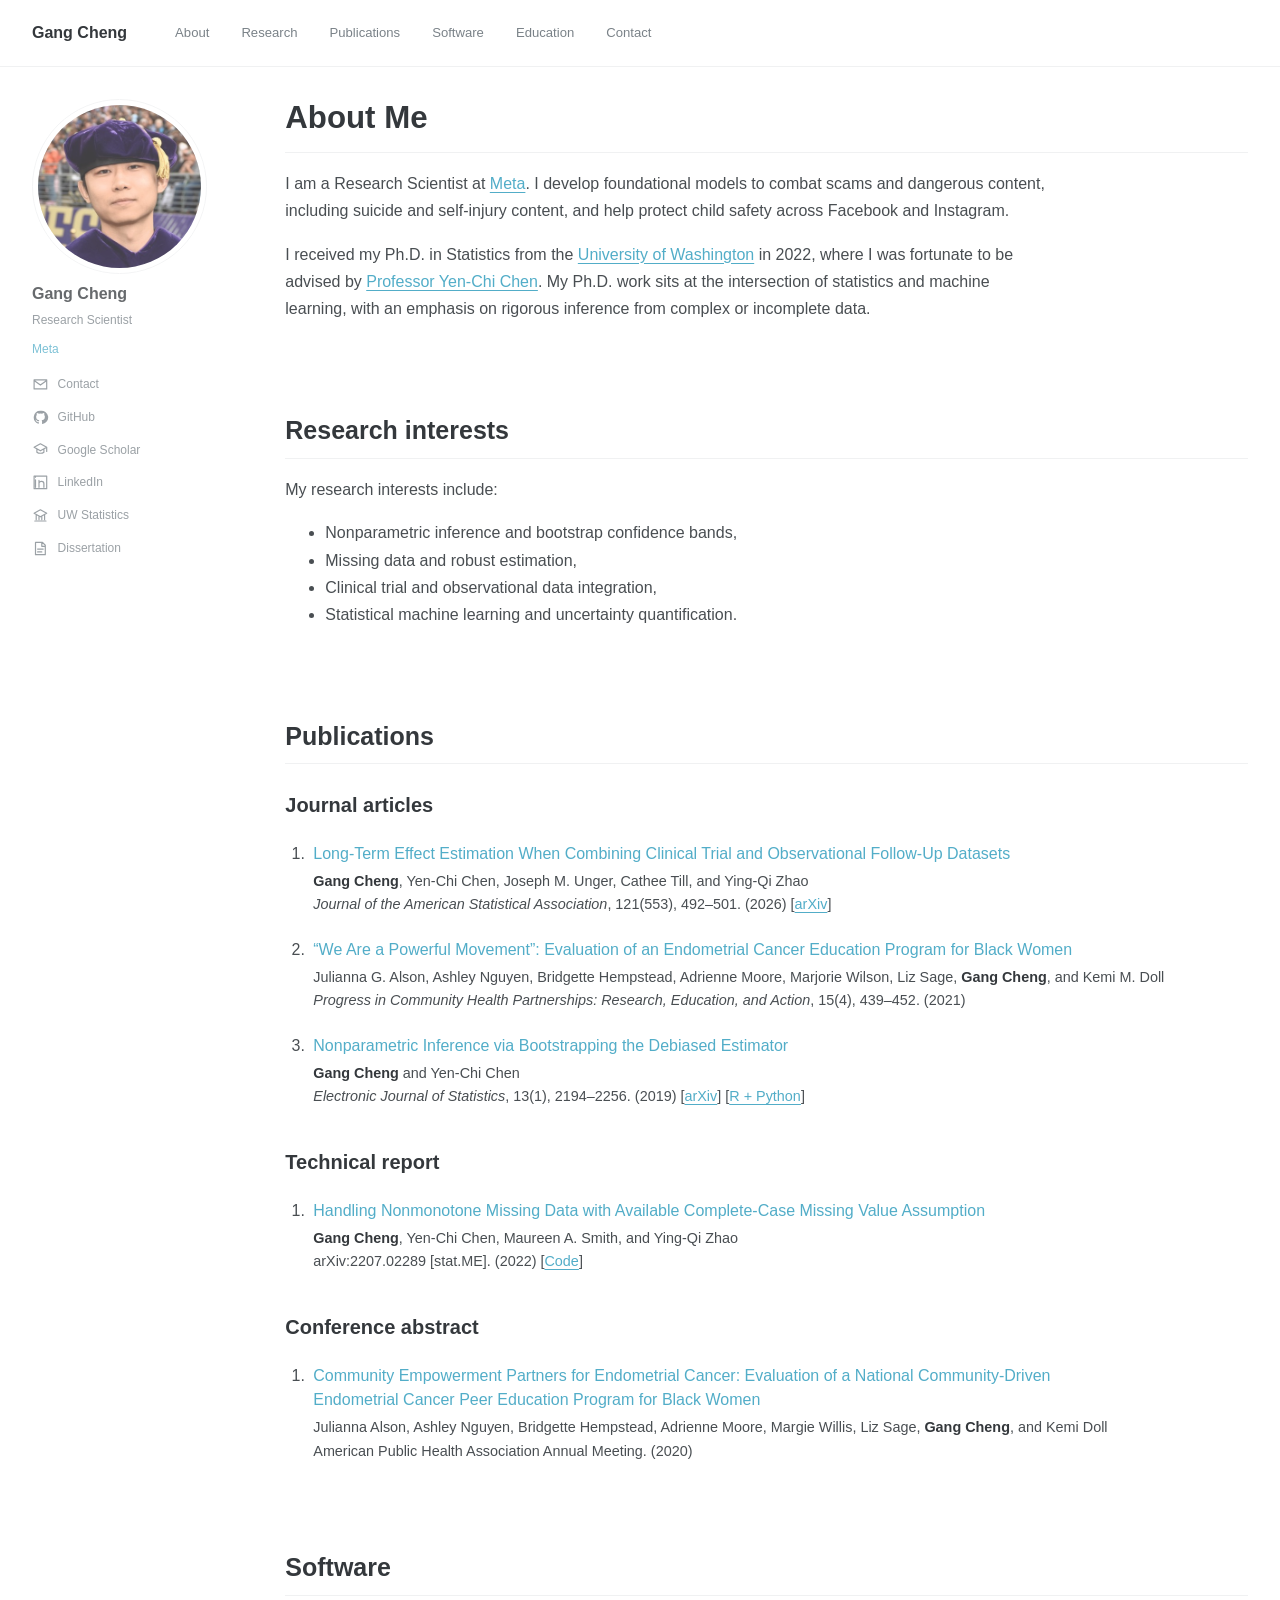
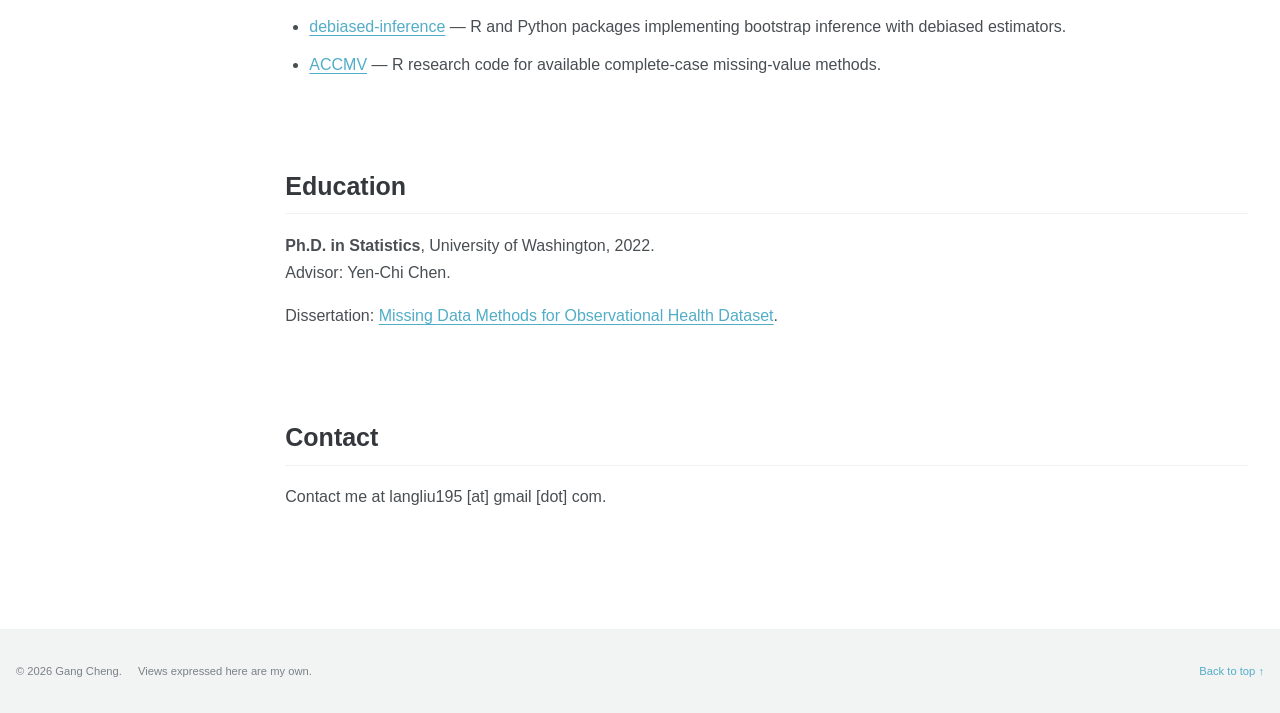
==== index.html @ 60a65fc1 "Add obfuscated contact address" ====
<!doctype html>
<html lang="en">
  <head>
    <meta charset="utf-8">
    <meta name="viewport" content="width=device-width, initial-scale=1">
    <meta name="description" content="Gang Cheng is a Research Scientist at Meta developing foundational models to combat scams and dangerous content, including suicide and self-injury content, and help protect child safety across Facebook and Instagram.">
    <meta name="author" content="Gang Cheng">
    <meta name="theme-color" content="#ffffff">
    <meta property="og:type" content="website">
    <meta property="og:title" content="Gang Cheng — Research Scientist">
    <meta property="og:description" content="Research in statistical inference, missing data, and machine learning.">
    <meta property="og:url" content="https://mathcg.github.io/">
    <meta property="og:image" content="https://mathcg.github.io/assets/social-card.png">
    <meta name="twitter:card" content="summary_large_image">
    <link rel="canonical" href="https://mathcg.github.io/">
    <link rel="icon" href="assets/favicon.svg" type="image/svg+xml">
    <link rel="stylesheet" href="styles.css">
    <script src="script.js" defer></script>
    <title>Gang Cheng — Research Scientist</title>
  </head>
  <body>
    <a class="skip-link" href="#main">Skip to content</a>

    <header class="masthead">
      <div class="masthead-inner">
        <a class="site-name" href="#about">Gang Cheng</a>
        <button class="menu-button" type="button" aria-expanded="false" aria-controls="site-nav">
          <span class="sr-only">Toggle navigation</span>
          <span aria-hidden="true"></span>
          <span aria-hidden="true"></span>
          <span aria-hidden="true"></span>
        </button>
        <nav id="site-nav" aria-label="Main navigation">
          <a href="#about">About</a>
          <a href="#research">Research</a>
          <a href="#publications">Publications</a>
          <a href="#software">Software</a>
          <a href="#education">Education</a>
          <a href="#contact">Contact</a>
        </nav>
      </div>
    </header>

    <main id="main" class="layout">
      <aside class="profile" aria-label="Profile">
        <img class="profile-photo" src="assets/profile-graduation.jpg" width="360" height="538" alt="Gang Cheng in University of Washington doctoral regalia">
        <div class="profile-intro">
          <h1>Gang Cheng</h1>
          <p>Research Scientist</p>
          <p class="organization">Meta</p>
        </div>
        <ul class="profile-links">
          <li>
            <a href="#contact">
              <svg viewBox="0 0 24 24" aria-hidden="true"><path d="M3 5.5h18v13H3zM4 7l8 6 8-6"/></svg>
              Contact
            </a>
          </li>
          <li>
            <a href="https://github.com/mathcg" rel="noopener noreferrer">
              <svg viewBox="0 0 24 24" aria-hidden="true"><path d="M12 2.5a9.5 9.5 0 0 0-3 18.5c.5.1.7-.2.7-.5v-1.8c-2.8.6-3.4-1.2-3.4-1.2-.5-1.2-1.1-1.5-1.1-1.5-.9-.6.1-.6.1-.6 1 0 1.6 1.1 1.6 1.1.9 1.6 2.4 1.1 3 .9.1-.7.4-1.1.7-1.3-2.3-.3-4.7-1.1-4.7-5a3.9 3.9 0 0 1 1-2.7 3.6 3.6 0 0 1 .1-2.7s.8-.3 2.7 1a9.2 9.2 0 0 1 4.9 0c1.9-1.3 2.7-1 2.7-1a3.6 3.6 0 0 1 .1 2.7 3.9 3.9 0 0 1 1 2.7c0 3.9-2.4 4.7-4.7 5 .4.3.7 1 .7 1.9v2.9c0 .3.2.6.7.5A9.5 9.5 0 0 0 12 2.5z"/></svg>
              GitHub
            </a>
          </li>
          <li>
            <a href="https://scholar.google.com/citations?user=BUf_M3sAAAAJ&amp;hl=en" rel="noopener noreferrer">
              <svg viewBox="0 0 24 24" aria-hidden="true"><path d="M3 9l9-5 9 5-9 5zM7 11.5V16c2.5 2 7.5 2 10 0v-4.5M21 9v6"/></svg>
              Google Scholar
            </a>
          </li>
          <li>
            <a href="https://www.linkedin.com/in/gang-cheng-b2b83198/" rel="noopener noreferrer">
              <svg viewBox="0 0 24 24" aria-hidden="true"><path d="M5 8.5V19m0-14.5v.1M10 19v-6.2m0 0V9m0 3.8c1-3 7-3.2 7 1.2v5M3 3h18v18H3z"/></svg>
              LinkedIn
            </a>
          </li>
          <li>
            <a href="https://stat.uw.edu/people/gang-cheng" rel="noopener noreferrer">
              <svg viewBox="0 0 24 24" aria-hidden="true"><path d="M3 9l9-5 9 5-9 5zM6 12v6m4-4v4m4-4v4m4-6v6M4 20h16"/></svg>
              UW Statistics
            </a>
          </li>
          <li>
            <a href="http://hdl.handle.net/1773/49456" rel="noopener noreferrer">
              <svg viewBox="0 0 24 24" aria-hidden="true"><path d="M5 3.5h10l4 4V21H5zM14 4v5h5M8 13h8m-8 4h6"/></svg>
              Dissertation
            </a>
          </li>
        </ul>
      </aside>

      <div class="content">
        <section id="about" class="content-section intro-section" aria-labelledby="about-heading">
          <p class="kicker">About me</p>
          <h2 id="about-heading">About Me</h2>
          <p class="lead">
            I am a Research Scientist at <a href="https://www.meta.com/about/" rel="noopener noreferrer">Meta</a>.
            I develop foundational models to combat scams and dangerous content, including suicide
            and self-injury content, and help protect child safety across Facebook and Instagram.
          </p>
          <p>
            I received my Ph.D. in Statistics from the
            <a href="https://stat.uw.edu/" rel="noopener noreferrer">University of Washington</a> in 2022,
            where I was fortunate to be advised by
            <a href="https://faculty.washington.edu/yenchic/" rel="noopener noreferrer">Professor Yen-Chi Chen</a>.
            My Ph.D. work sits at the intersection of statistics and machine learning, with an emphasis on
            rigorous inference from complex or incomplete data.
          </p>
        </section>

        <section id="research" class="content-section" aria-labelledby="research-heading">
          <h2 id="research-heading">Research interests</h2>
          <p>My research interests include:</p>
          <ul class="interest-list">
            <li>Nonparametric inference and bootstrap confidence bands,</li>
            <li>Missing data and robust estimation,</li>
            <li>Clinical trial and observational data integration,</li>
            <li>Statistical machine learning and uncertainty quantification.</li>
          </ul>
        </section>

        <section id="publications" class="content-section" aria-labelledby="publications-heading">
          <h2 id="publications-heading">Publications</h2>
          <h3 class="publication-group">Journal articles</h3>
          <ol class="publication-list">
            <li class="publication">
              <div>
                <h3><a href="https://doi.org/10.1080/01621459.2025.2526703" rel="noopener noreferrer">Long-Term Effect Estimation When Combining Clinical Trial and Observational Follow-Up Datasets</a></h3>
                <p class="authors"><strong>Gang Cheng</strong>, Yen-Chi Chen, Joseph M. Unger, Cathee Till, and Ying-Qi Zhao</p>
                <p class="venue"><i>Journal of the American Statistical Association</i>, 121(553), 492–501. (2026) [<a href="https://arxiv.org/abs/2204.04309" rel="noopener noreferrer">arXiv</a>]</p>
              </div>
            </li>
            <li class="publication">
              <div>
                <h3><a href="https://doi.org/10.1353/cpr.2021.0057" rel="noopener noreferrer">“We Are a Powerful Movement”: Evaluation of an Endometrial Cancer Education Program for Black Women</a></h3>
                <p class="authors">Julianna G. Alson, Ashley Nguyen, Bridgette Hempstead, Adrienne Moore, Marjorie Wilson, Liz Sage, <strong>Gang Cheng</strong>, and Kemi M. Doll</p>
                <p class="venue"><i>Progress in Community Health Partnerships: Research, Education, and Action</i>, 15(4), 439–452. (2021)</p>
              </div>
            </li>
            <li class="publication">
              <div>
                <h3><a href="https://doi.org/10.1214/19-EJS1575" rel="noopener noreferrer">Nonparametric Inference via Bootstrapping the Debiased Estimator</a></h3>
                <p class="authors"><strong>Gang Cheng</strong> and Yen-Chi Chen</p>
                <p class="venue"><i>Electronic Journal of Statistics</i>, 13(1), 2194–2256. (2019) [<a href="https://arxiv.org/abs/1702.07027" rel="noopener noreferrer">arXiv</a>] [<a href="https://github.com/mathcg/debiased-inference" rel="noopener noreferrer">R + Python</a>]</p>
              </div>
            </li>
          </ol>
          <h3 class="publication-group">Technical report</h3>
          <ol class="publication-list">
            <li class="publication">
              <div>
                <h3><a href="https://arxiv.org/abs/2207.02289" rel="noopener noreferrer">Handling Nonmonotone Missing Data with Available Complete-Case Missing Value Assumption</a></h3>
                <p class="authors"><strong>Gang Cheng</strong>, Yen-Chi Chen, Maureen A. Smith, and Ying-Qi Zhao</p>
                <p class="venue">arXiv:2207.02289 [stat.ME]. (2022) [<a href="https://github.com/mathcg/ACCMV" rel="noopener noreferrer">Code</a>]</p>
              </div>
            </li>
          </ol>
          <h3 class="publication-group">Conference abstract</h3>
          <ol class="publication-list">
            <li class="publication">
              <div>
                <h3><a href="https://apha.confex.com/apha/2020/meetingapp.cgi/Paper/471176" rel="noopener noreferrer">Community Empowerment Partners for Endometrial Cancer: Evaluation of a National Community-Driven Endometrial Cancer Peer Education Program for Black Women</a></h3>
                <p class="authors">Julianna Alson, Ashley Nguyen, Bridgette Hempstead, Adrienne Moore, Margie Willis, Liz Sage, <strong>Gang Cheng</strong>, and Kemi Doll</p>
                <p class="venue">American Public Health Association Annual Meeting. (2020)</p>
              </div>
            </li>
          </ol>
        </section>

        <section id="software" class="content-section" aria-labelledby="software-heading">
          <h2 id="software-heading">Software</h2>
          <ul class="software-list">
            <li><a href="https://github.com/mathcg/debiased-inference" rel="noopener noreferrer">debiased-inference</a> — R and Python packages implementing bootstrap inference with debiased estimators.</li>
            <li><a href="https://github.com/mathcg/ACCMV" rel="noopener noreferrer">ACCMV</a> — R research code for available complete-case missing-value methods.</li>
          </ul>
        </section>

        <section id="education" class="content-section" aria-labelledby="education-heading">
          <h2 id="education-heading">Education</h2>
          <p><strong>Ph.D. in Statistics</strong>, University of Washington, 2022.<br>Advisor: Yen-Chi Chen.</p>
          <p>Dissertation: <a href="http://hdl.handle.net/1773/49456" rel="noopener noreferrer">Missing Data Methods for Observational Health Dataset</a>.</p>
        </section>

        <section id="contact" class="content-section" aria-labelledby="contact-heading">
          <h2 id="contact-heading">Contact</h2>
          <p>Contact me at <span class="contact-address">langliu195 [at] gmail [dot] com</span>.</p>
        </section>
      </div>
    </main>

    <footer class="site-footer">
      <div><p>© <span id="year">2026</span> Gang Cheng.</p><p>Views expressed here are my own.</p></div>
      <a href="#about">Back to top ↑</a>
    </footer>
  </body>
</html>
---- styles.css ----
:root {
  --blue: #52adc8;
  --blue-dark: #3e8296;
  --ink: #494e52;
  --heading: #34383c;
  --muted: #7a8288;
  --line: #f0f1f2;
  --soft: #fafafa;
  --white: #ffffff;
  --sans: -apple-system, BlinkMacSystemFont, "Segoe UI", Roboto, Helvetica, Arial, sans-serif;
  --max-width: 1280px;
}

* { box-sizing: border-box; }
html { scroll-behavior: smooth; scroll-padding-top: 5.5rem; }
body {
  margin: 0;
  color: var(--ink);
  background: var(--white);
  font-family: var(--sans);
  font-size: 16px;
  line-height: 1.7;
  -webkit-font-smoothing: antialiased;
}
a { color: var(--blue); text-underline-offset: .2em; }
a:hover { color: var(--blue-dark); }
::selection { color: var(--white); background: var(--blue); }
.sr-only { position: absolute; width: 1px; height: 1px; padding: 0; margin: -1px; overflow: hidden; clip-path: inset(50%); white-space: nowrap; border: 0; }
.skip-link { position: fixed; z-index: 100; top: .75rem; left: .75rem; padding: .6rem 1rem; color: var(--white); background: var(--blue-dark); transform: translateY(-150%); }
.skip-link:focus { transform: none; }

.masthead { position: relative; z-index: 20; background: var(--white); border-bottom: 1px solid var(--line); }
.masthead-inner { display: flex; align-items: center; width: min(calc(100% - 2rem), var(--max-width)); min-height: 4.1rem; padding: 0 1rem; margin: auto; }
.site-name { margin-right: 2rem; color: var(--heading); font-size: 1rem; font-weight: 700; text-decoration: none; }
#site-nav { display: flex; align-items: center; gap: 0; }
#site-nav a { position: relative; padding: 1rem; color: var(--muted); font-size: .82rem; font-weight: 400; text-decoration: none; }
#site-nav a::after { position: absolute; right: 0; bottom: -.45rem; left: 0; height: 2px; content: ""; background: var(--blue); transform: scaleX(0); transition: transform .2s ease; }
#site-nav a:hover::after, #site-nav a:focus-visible::after { transform: scaleX(1); }
.menu-button { display: none; }

.layout { display: grid; grid-template-columns: minmax(150px, 16.67%) minmax(0, 1fr); gap: 4.16%; width: min(calc(100% - 2rem), var(--max-width)); margin: 2rem auto 0; padding: 0 1rem 4rem; }
.profile { position: sticky; top: 2rem; align-self: start; opacity: .75; transition: opacity .2s ease-in-out; }
.profile:hover { opacity: 1; }
.profile-photo { display: block; width: 100%; max-width: 175px; height: auto; aspect-ratio: 1; padding: 5px; object-fit: cover; object-position: center top; border: 1px solid var(--line); border-radius: 50%; }
.profile-intro h1 { margin: .65rem 0 .45rem; color: var(--heading); font-size: 1rem; line-height: 1.25; }
.profile-intro p { margin: 0 0 .65rem; color: var(--muted); font-size: .75rem; line-height: 1.5; }
.profile-intro .organization { color: var(--blue); font-weight: 400; }
.profile-links { padding: 0; margin: 1rem 0 0; list-style: none; }
.profile-links li + li { margin-top: .35rem; }
.profile-links a { display: inline-flex; align-items: center; gap: .55rem; color: var(--muted); font-size: .75rem; text-decoration: none; }
.profile-links a:hover { color: var(--blue); }
.profile-links svg { width: 1.05rem; height: 1.05rem; fill: none; stroke: currentColor; stroke-width: 1.7; stroke-linecap: round; stroke-linejoin: round; }
.profile-links li:nth-child(2) svg { fill: currentColor; stroke: none; }

.content { min-width: 0; }
.content-section { padding: 0 0 2.4rem; margin-bottom: 2.4rem; scroll-margin-top: 1rem; }
.content-section:last-child { margin-bottom: 0; }
.kicker { display: none; }
.content-section h2 { padding-bottom: .5em; margin: 0 0 1.1rem; color: var(--heading); border-bottom: 1px solid var(--line); font-size: 1.563rem; font-weight: 700; line-height: 1.2; }
.intro-section h2 { font-size: 1.953rem; letter-spacing: 0; }
.content-section > p { max-width: 760px; }
.lead { margin-top: 0; color: var(--ink); font-size: 1rem; line-height: 1.7; }

.interest-list { margin-top: .5rem; }

.section-heading { display: flex; align-items: baseline; justify-content: space-between; gap: 1rem; margin-bottom: 1.5rem; }
.section-heading h2 { margin: 0; }
.section-heading p { margin: 0; color: var(--muted); font-size: .78rem; }
.publication-group { margin: 1.5rem 0 .65rem; color: var(--heading); font-size: 1.25rem; }
.publication-list { padding-left: 1.5rem; margin: 0; }
.publication { padding: .45rem 0 .8rem .25rem; }
.publication h3 { max-width: 760px; margin: 0 0 .2rem; color: var(--heading); font-size: 1rem; font-weight: 400; line-height: 1.55; }
.publication h3 a { color: var(--blue); text-decoration: none; }
.publication h3 a:hover { text-decoration: underline; }
.authors, .venue { margin: .05rem 0; color: var(--ink); font-size: .9rem; line-height: 1.55; }
.authors strong { color: var(--heading); }
.software-list { padding-left: 1.5rem; }
.software-list li { margin-bottom: .65rem; }

.site-footer { display: flex; justify-content: space-between; gap: 1rem; padding: 2rem max(1rem, calc((100% - var(--max-width)) / 2 + 1rem)); margin: auto; color: var(--muted); background: #f2f3f3; border-top: 1px solid var(--line); font-size: .7rem; }
.site-footer div { display: flex; gap: 1rem; }
.site-footer p { margin: 0; }
.site-footer a { text-decoration: none; }

.not-found { display: grid; min-height: 100svh; place-items: center; padding: 2rem; text-align: center; }
.not-found h1 { margin: 0; color: var(--heading); font-size: clamp(4rem, 12vw, 8rem); font-weight: 700; }
.not-found p { color: var(--muted); }

@media (max-width: 760px) {
  html { scroll-padding-top: 1rem; }
  .masthead-inner { min-height: 4.2rem; }
  .menu-button { z-index: 22; display: grid; width: 2.5rem; height: 2.5rem; padding: .55rem; place-content: center; gap: .3rem; border: 0; background: transparent; }
  .menu-button span:not(.sr-only) { display: block; width: 1.15rem; height: 1px; background: var(--heading); transition: transform .2s, opacity .2s; }
  .menu-button[aria-expanded="true"] span:nth-child(2) { transform: translateY(6px) rotate(45deg); }
  .menu-button[aria-expanded="true"] span:nth-child(3) { opacity: 0; }
  .menu-button[aria-expanded="true"] span:nth-child(4) { transform: translateY(-6px) rotate(-45deg); }
  #site-nav { position: fixed; z-index: 21; inset: 4.2rem 0 auto; display: none; align-items: stretch; flex-direction: column; gap: 0; padding: .5rem 1.25rem 1.25rem; background: var(--white); border-bottom: 1px solid var(--line); box-shadow: 0 10px 20px rgba(0,0,0,.05); }
  #site-nav.is-open { display: flex; }
  #site-nav a { padding: .65rem 0; }
  #site-nav a::after { display: none; }
  .layout { grid-template-columns: 1fr; gap: 3.5rem; padding-top: 2.5rem; }
  .profile { position: static; display: grid; grid-template-columns: 112px 1fr; gap: 1.25rem; align-items: center; opacity: 1; }
  .profile-photo { width: 112px; height: 112px; }
  .profile-intro h1 { margin-top: 0; }
  .profile-links { grid-column: 1 / -1; display: flex; flex-wrap: wrap; gap: .6rem 1.2rem; padding-top: 1rem; margin-top: 0; }
  .profile-links li + li { margin-top: 0; }
  .content-section { padding-bottom: 2.5rem; margin-bottom: 2.5rem; }
  .intro-section h2 { font-size: 1.953rem; }
}

@media (max-width: 500px) {
  .site-footer, .site-footer div { align-items: flex-start; flex-direction: column; gap: .4rem; }
}

@media (prefers-reduced-motion: reduce) {
  html { scroll-behavior: auto; }
  *, *::before, *::after { transition-duration: .01ms !important; }
}
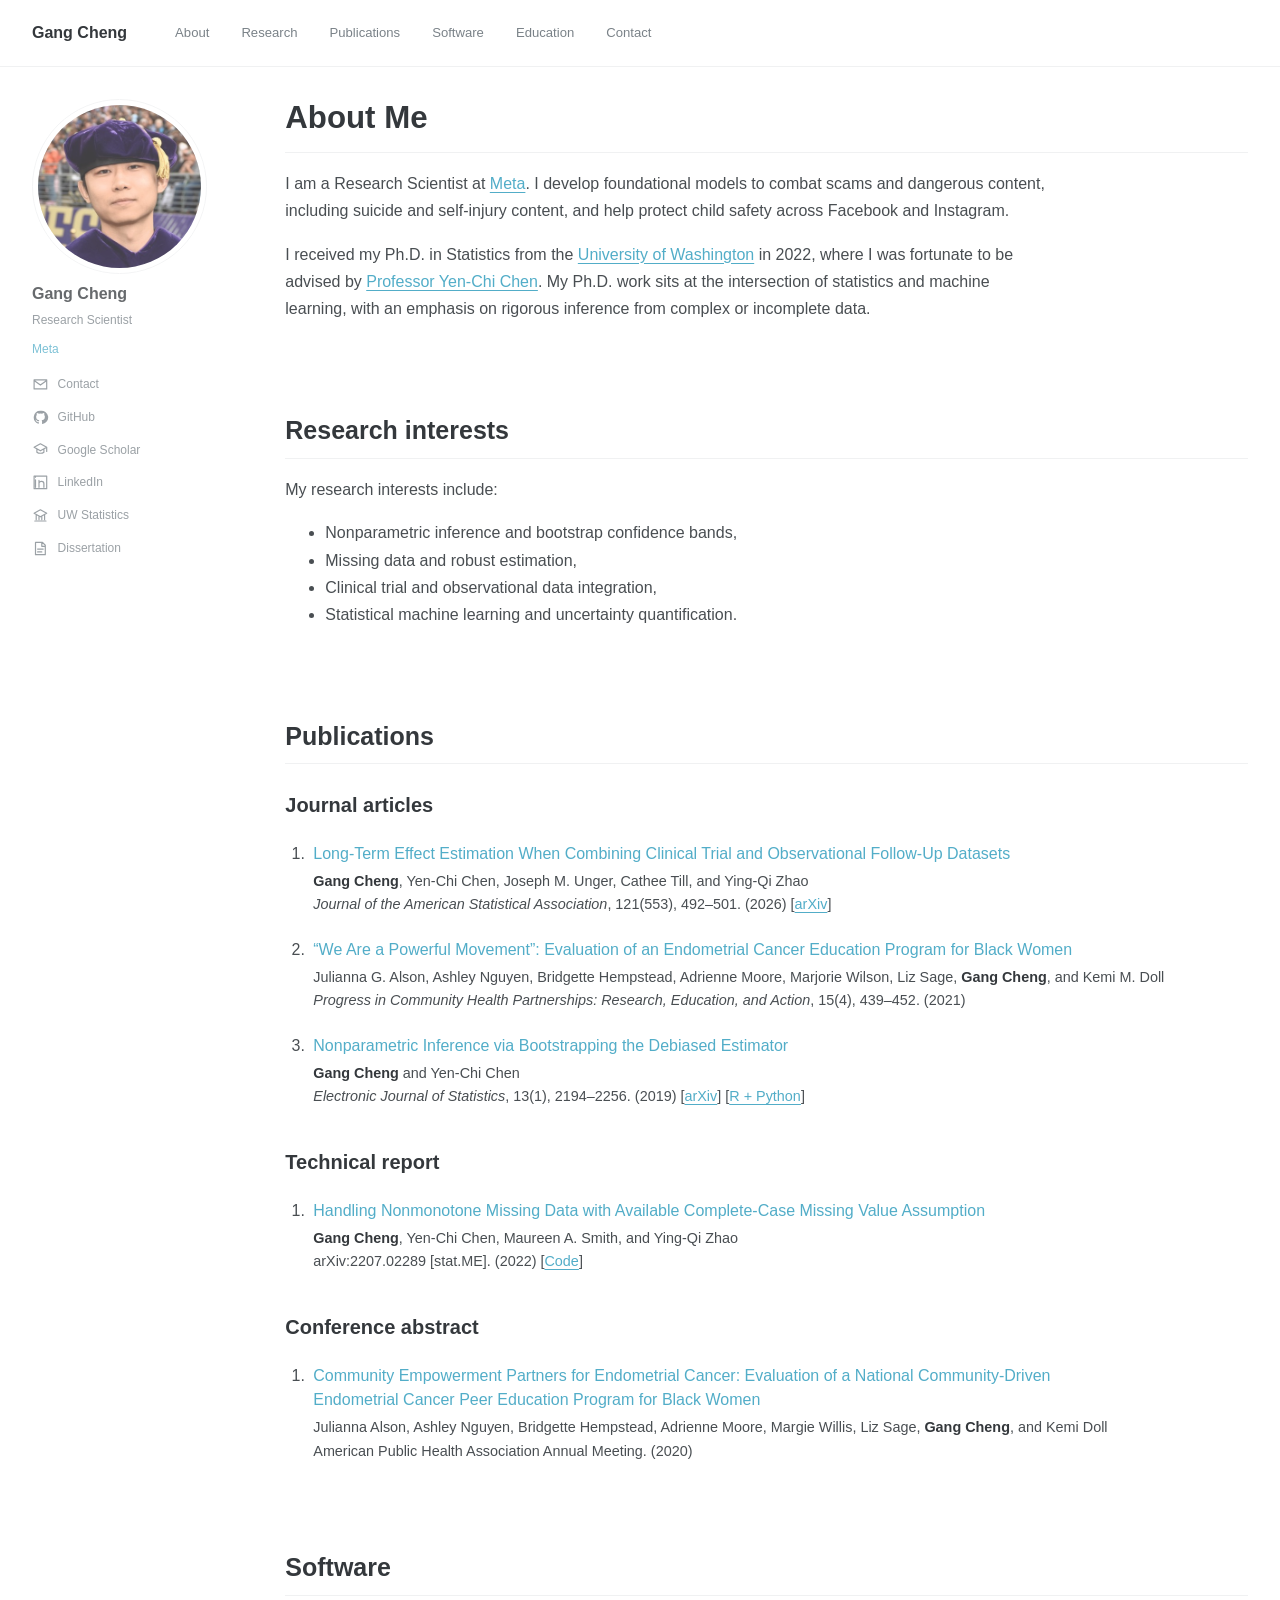
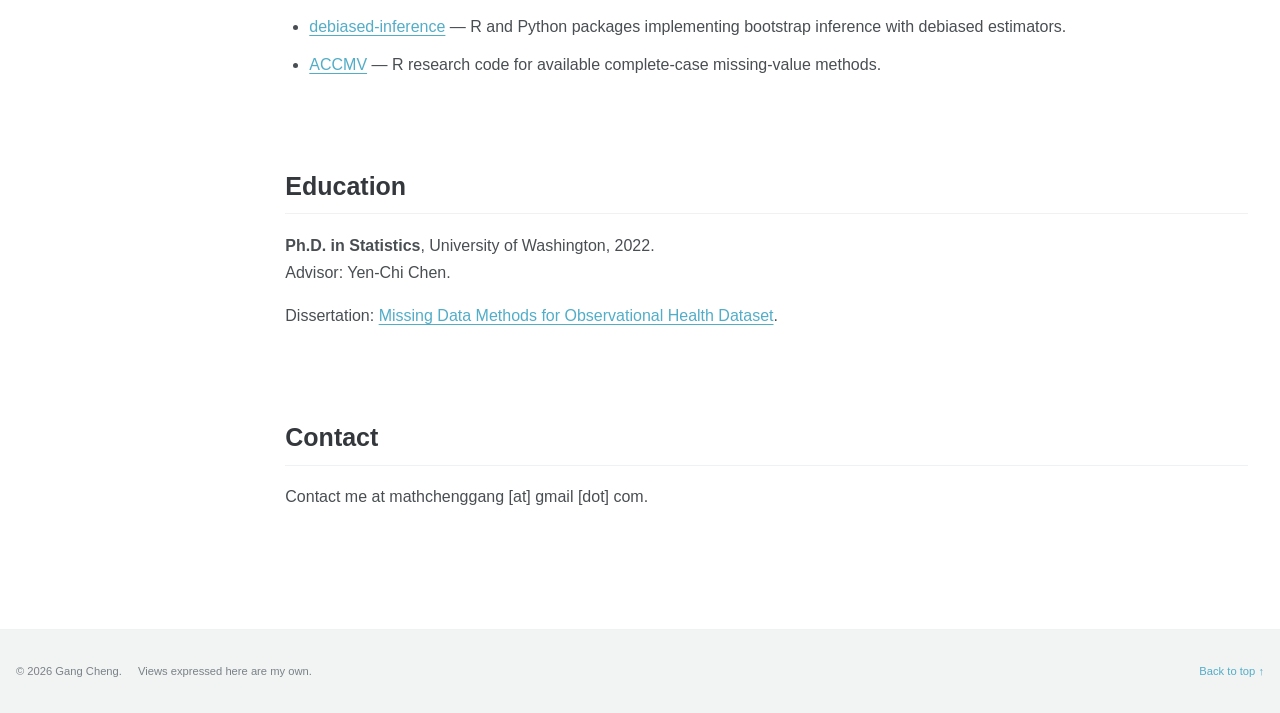
==== commit 655001fb: "Use primary contact email" ====
--- a/index.html
+++ b/index.html
@@ -183,7 +183,7 @@
 
         <section id="contact" class="content-section" aria-labelledby="contact-heading">
           <h2 id="contact-heading">Contact</h2>
-          <p>Contact me at <span class="contact-address">langliu195 [at] gmail [dot] com</span>.</p>
+          <p>Contact me at <span class="contact-address">mathchenggang [at] gmail [dot] com</span>.</p>
         </section>
       </div>
     </main>
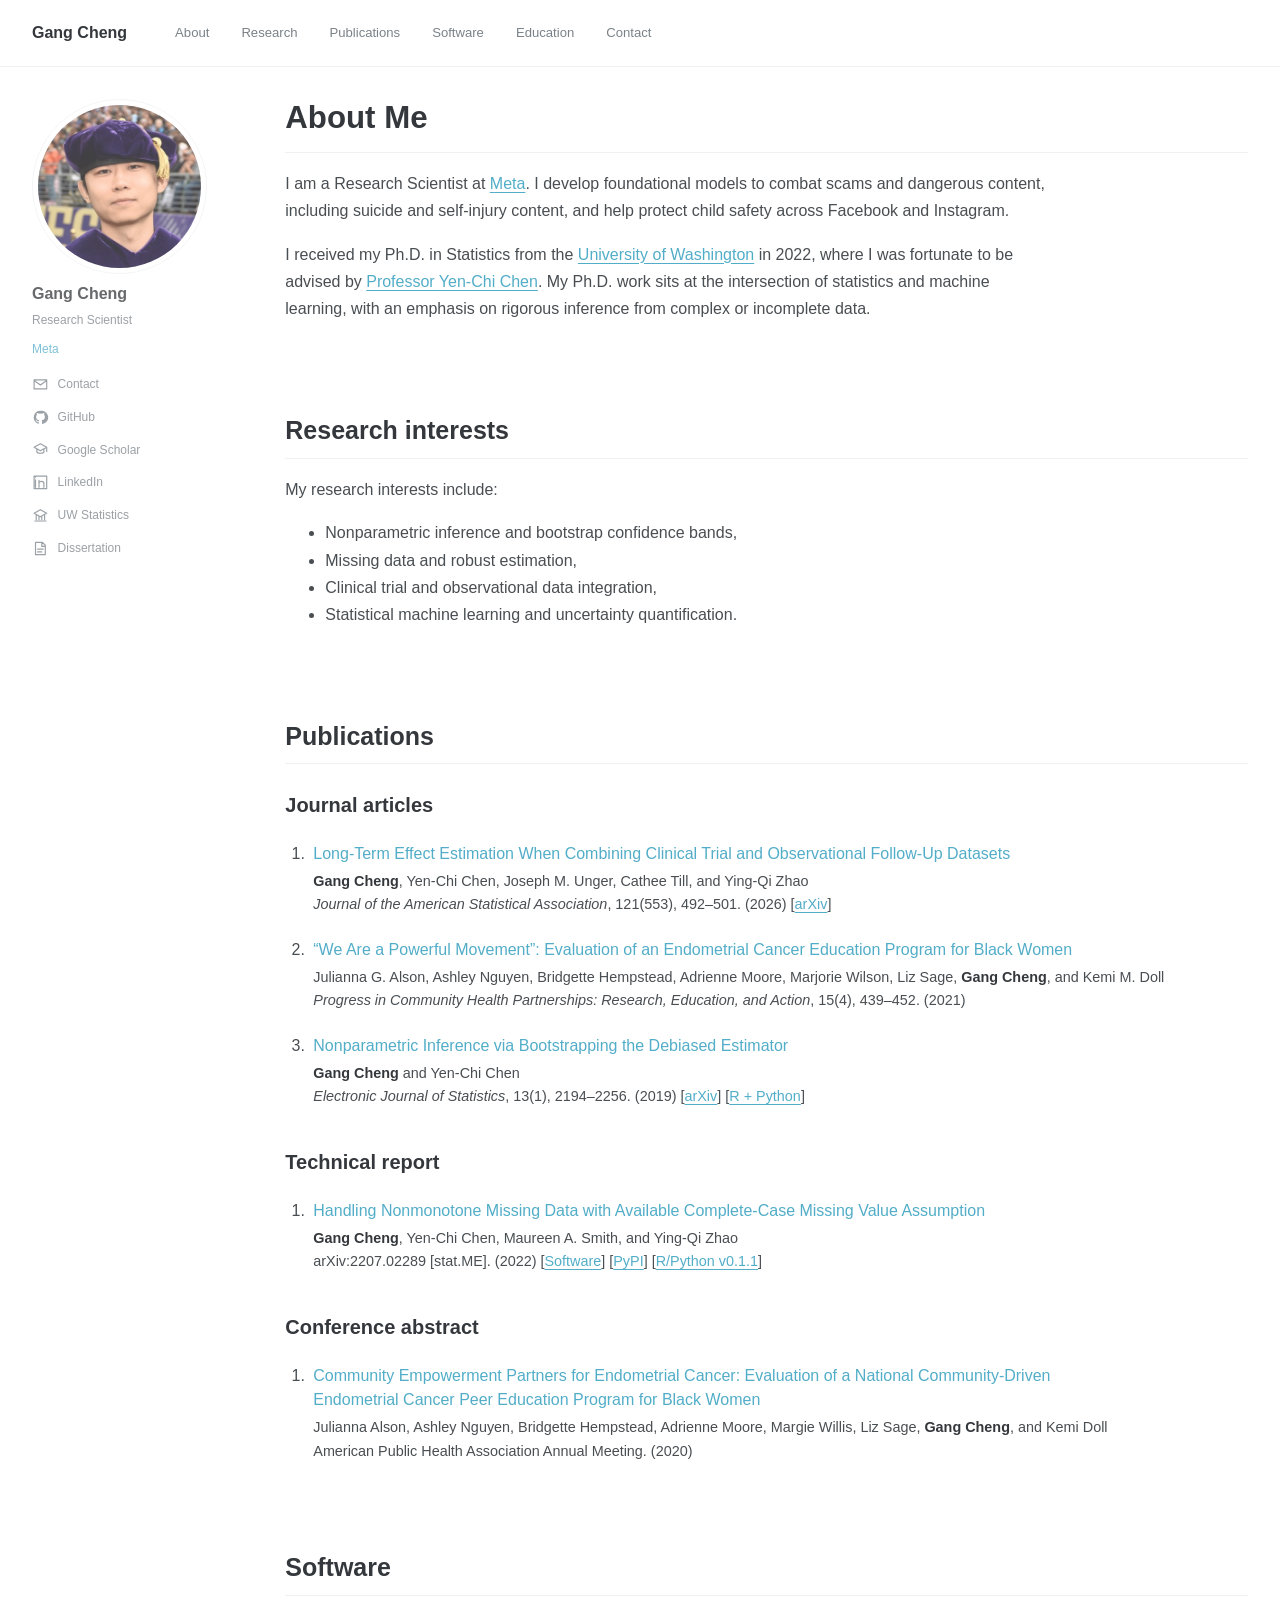
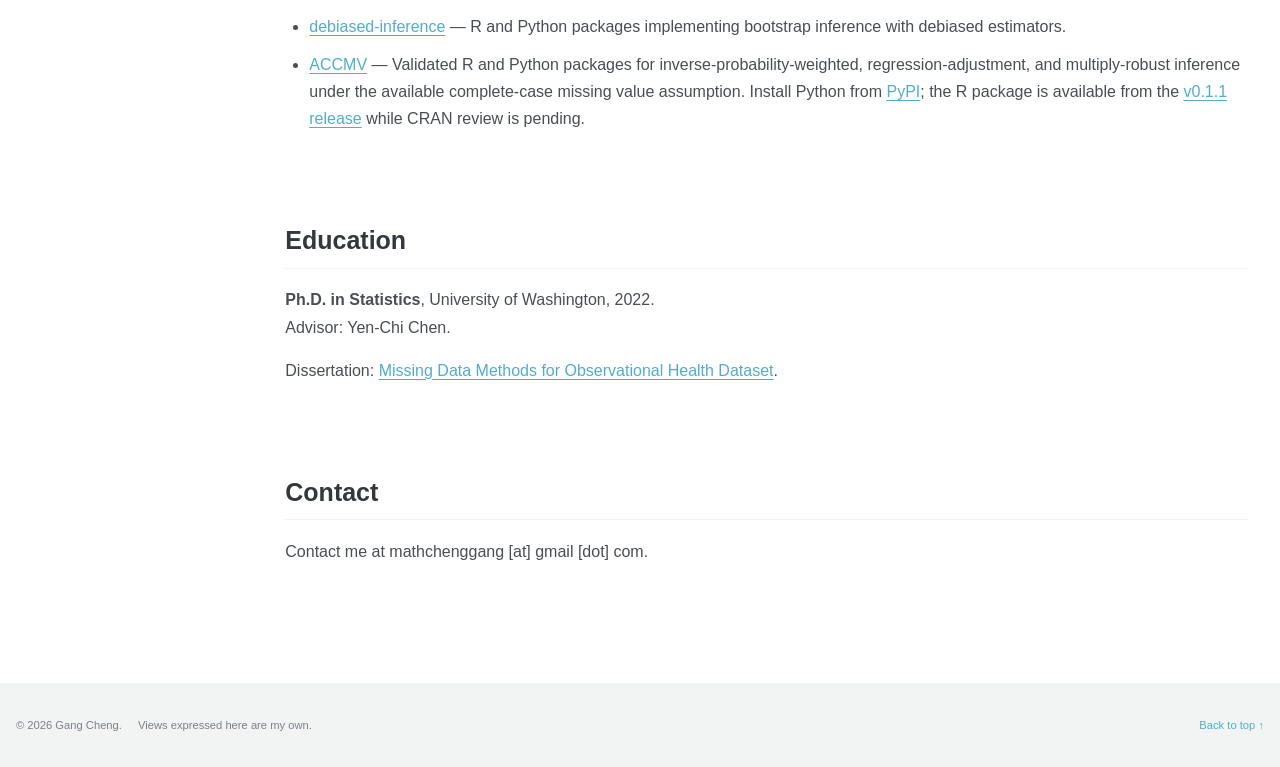
==== commit 69812b5f: "Add ACCMV package links" ====
--- a/index.html
+++ b/index.html
@@ -151,7 +151,7 @@
               <div>
                 <h3><a href="https://arxiv.org/abs/2207.02289" rel="noopener noreferrer">Handling Nonmonotone Missing Data with Available Complete-Case Missing Value Assumption</a></h3>
                 <p class="authors"><strong>Gang Cheng</strong>, Yen-Chi Chen, Maureen A. Smith, and Ying-Qi Zhao</p>
-                <p class="venue">arXiv:2207.02289 [stat.ME]. (2022) [<a href="https://github.com/mathcg/ACCMV" rel="noopener noreferrer">Code</a>]</p>
+                <p class="venue">arXiv:2207.02289 [stat.ME]. (2022) [<a href="https://github.com/mathcg/ACCMV" rel="noopener noreferrer">Software</a>] [<a href="https://pypi.org/project/accmv/" rel="noopener noreferrer">PyPI</a>] [<a href="https://github.com/mathcg/ACCMV/releases/tag/v0.1.1" rel="noopener noreferrer">R/Python v0.1.1</a>]</p>
               </div>
             </li>
           </ol>
@@ -171,7 +171,7 @@
           <h2 id="software-heading">Software</h2>
           <ul class="software-list">
             <li><a href="https://github.com/mathcg/debiased-inference" rel="noopener noreferrer">debiased-inference</a> — R and Python packages implementing bootstrap inference with debiased estimators.</li>
-            <li><a href="https://github.com/mathcg/ACCMV" rel="noopener noreferrer">ACCMV</a> — R research code for available complete-case missing-value methods.</li>
+            <li><a href="https://github.com/mathcg/ACCMV" rel="noopener noreferrer">ACCMV</a> — Validated R and Python packages for inverse-probability-weighted, regression-adjustment, and multiply-robust inference under the available complete-case missing value assumption. Install Python from <a href="https://pypi.org/project/accmv/" rel="noopener noreferrer">PyPI</a>; the R package is available from the <a href="https://github.com/mathcg/ACCMV/releases/tag/v0.1.1" rel="noopener noreferrer">v0.1.1 release</a> while CRAN review is pending.</li>
           </ul>
         </section>
 
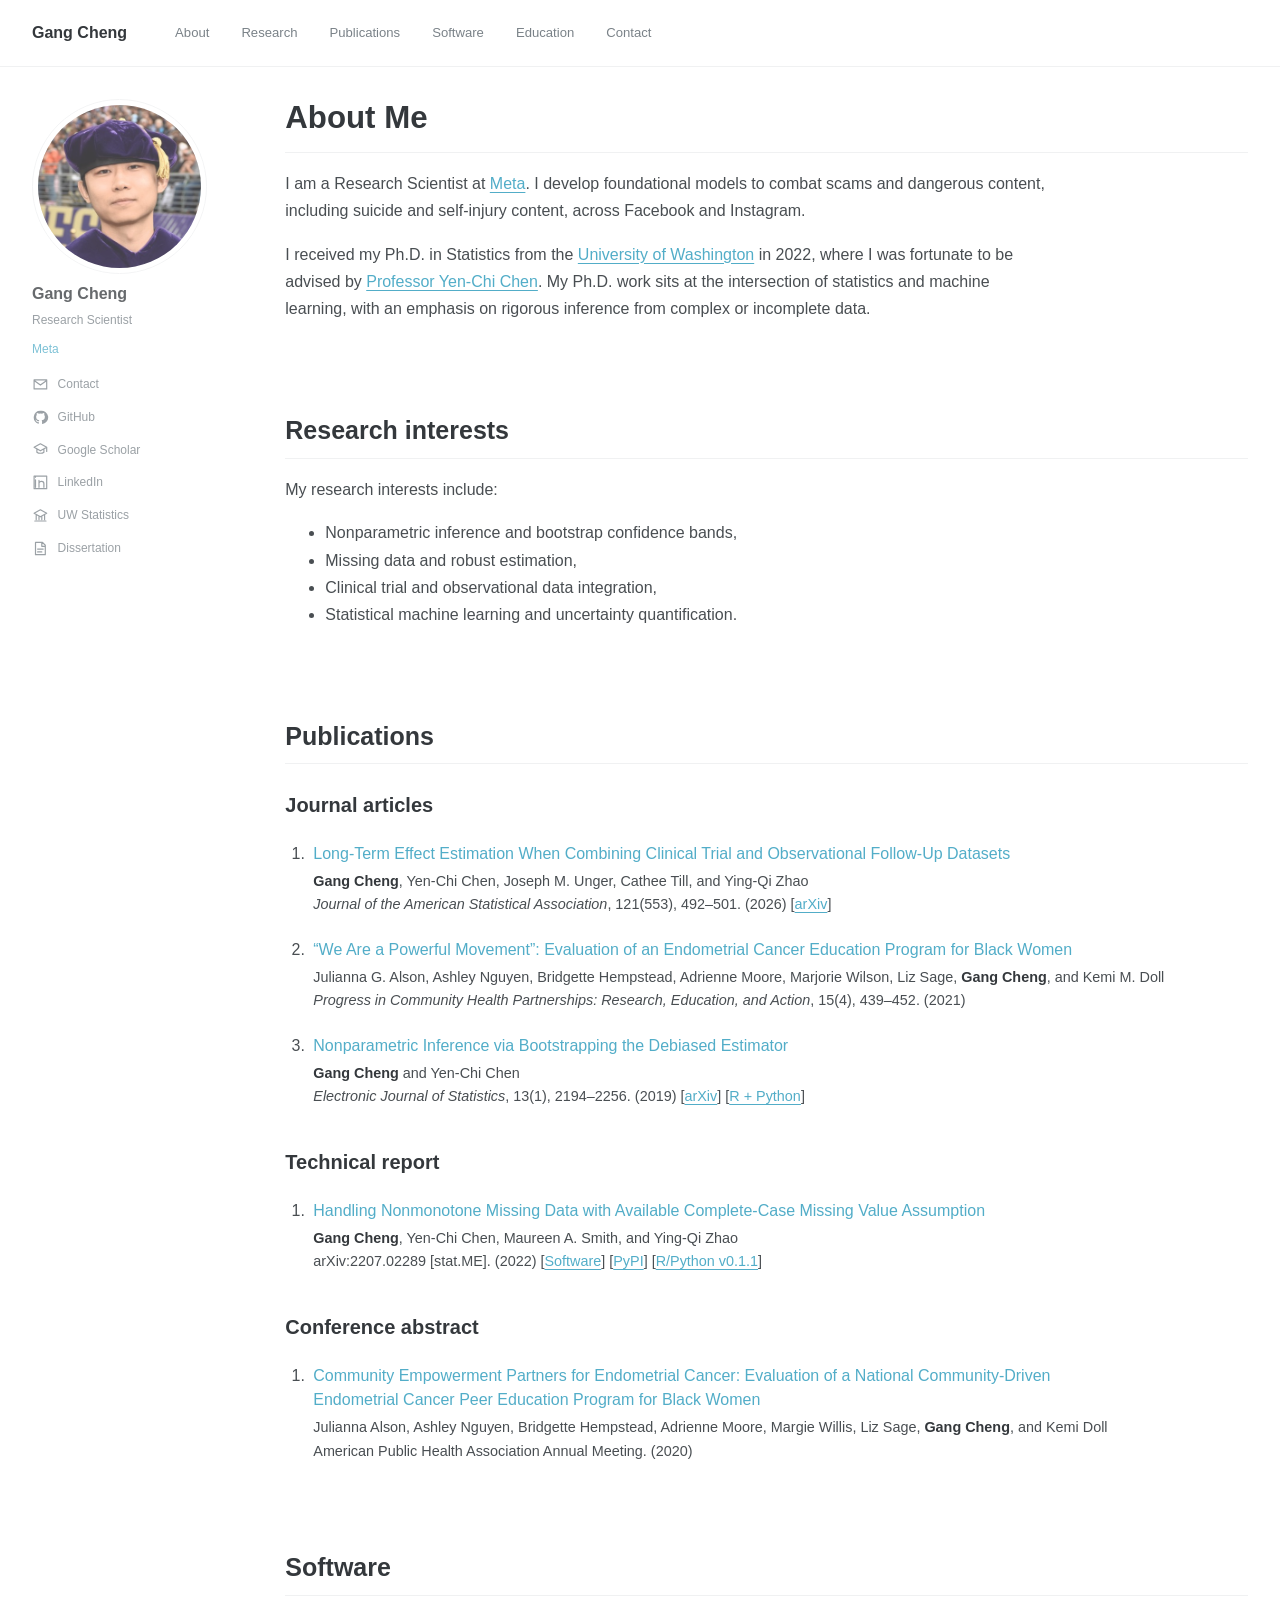
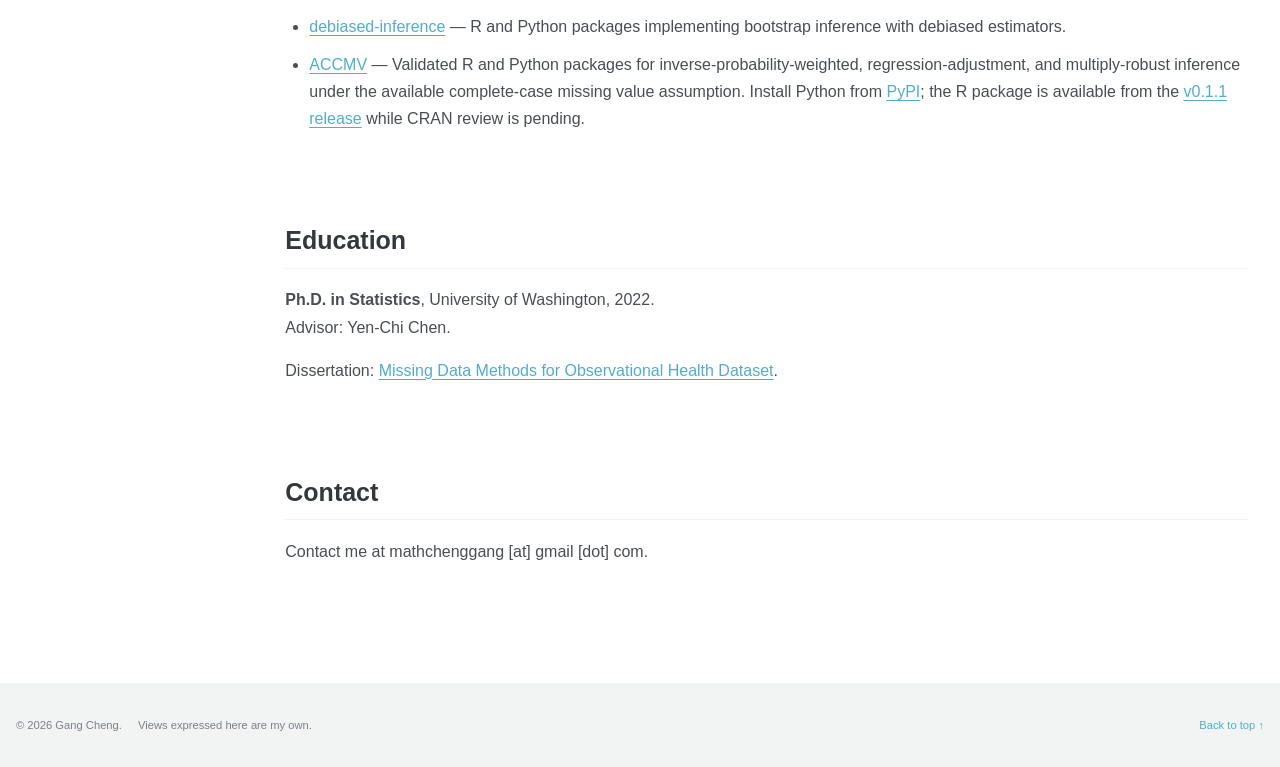
==== commit b2c20736: "Refine Meta safety-work description" ====
--- a/index.html
+++ b/index.html
@@ -3,7 +3,7 @@
   <head>
     <meta charset="utf-8">
     <meta name="viewport" content="width=device-width, initial-scale=1">
-    <meta name="description" content="Gang Cheng is a Research Scientist at Meta developing foundational models to combat scams and dangerous content, including suicide and self-injury content, and help protect child safety across Facebook and Instagram.">
+    <meta name="description" content="Gang Cheng is a Research Scientist at Meta developing foundational models to combat scams and dangerous content, including suicide and self-injury content, across Facebook and Instagram.">
     <meta name="author" content="Gang Cheng">
     <meta name="theme-color" content="#ffffff">
     <meta property="og:type" content="website">
@@ -96,7 +96,7 @@
           <p class="lead">
             I am a Research Scientist at <a href="https://www.meta.com/about/" rel="noopener noreferrer">Meta</a>.
             I develop foundational models to combat scams and dangerous content, including suicide
-            and self-injury content, and help protect child safety across Facebook and Instagram.
+            and self-injury content, across Facebook and Instagram.
           </p>
           <p>
             I received my Ph.D. in Statistics from the
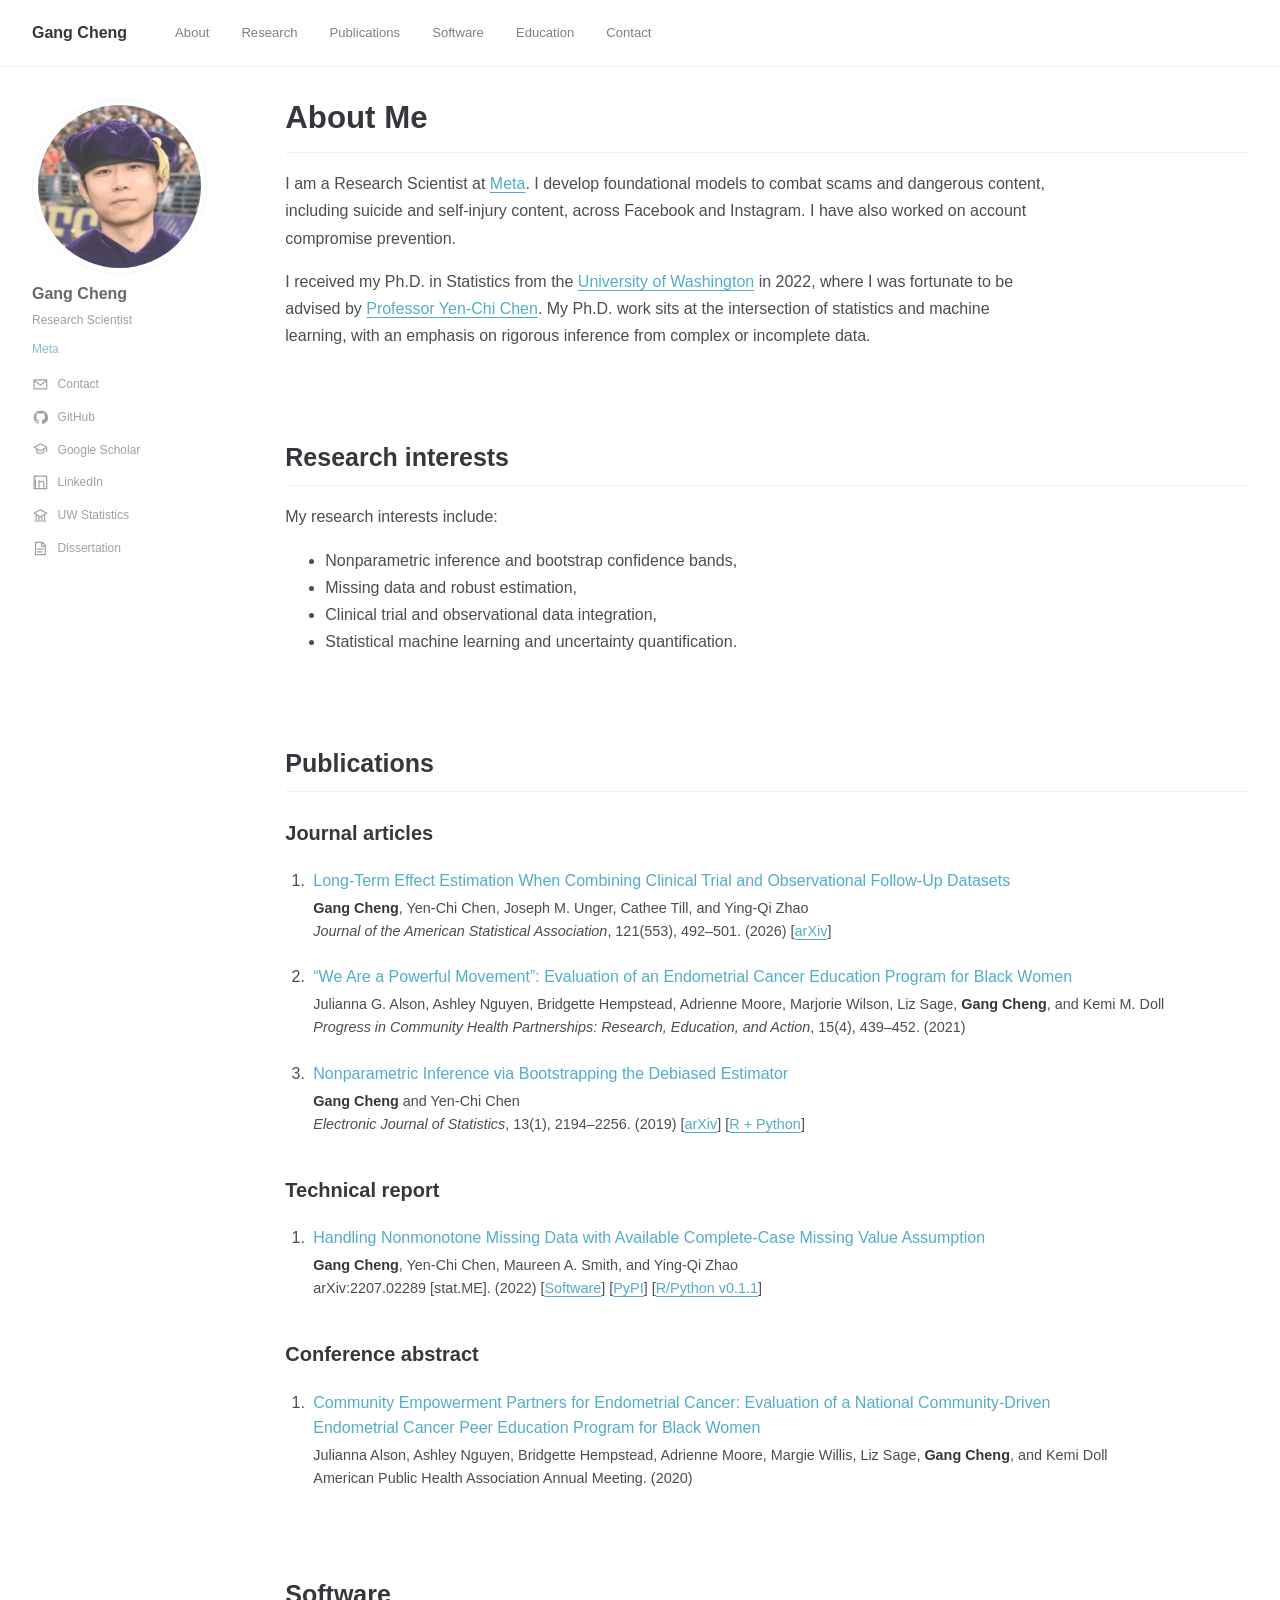
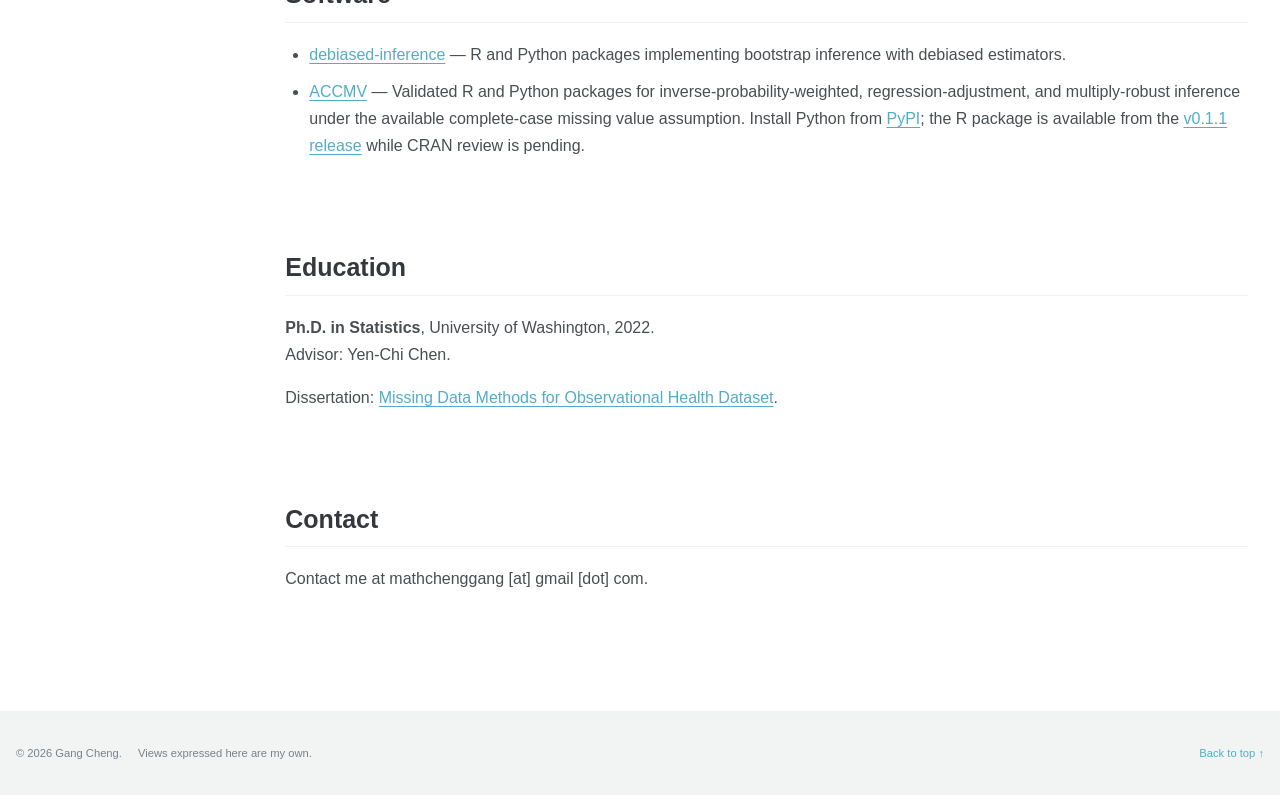
==== commit 10215edb: "Add account-compromise prevention work" ====
--- a/index.html
+++ b/index.html
@@ -3,7 +3,7 @@
   <head>
     <meta charset="utf-8">
     <meta name="viewport" content="width=device-width, initial-scale=1">
-    <meta name="description" content="Gang Cheng is a Research Scientist at Meta developing foundational models to combat scams and dangerous content, including suicide and self-injury content, across Facebook and Instagram.">
+    <meta name="description" content="Gang Cheng is a Research Scientist at Meta developing foundational models for scam detection, account-compromise prevention, and dangerous-content safety across Facebook and Instagram.">
     <meta name="author" content="Gang Cheng">
     <meta name="theme-color" content="#ffffff">
     <meta property="og:type" content="website">
@@ -96,7 +96,8 @@
           <p class="lead">
             I am a Research Scientist at <a href="https://www.meta.com/about/" rel="noopener noreferrer">Meta</a>.
             I develop foundational models to combat scams and dangerous content, including suicide
-            and self-injury content, across Facebook and Instagram.
+            and self-injury content, across Facebook and Instagram. I have also worked on account
+            compromise prevention.
           </p>
           <p>
             I received my Ph.D. in Statistics from the
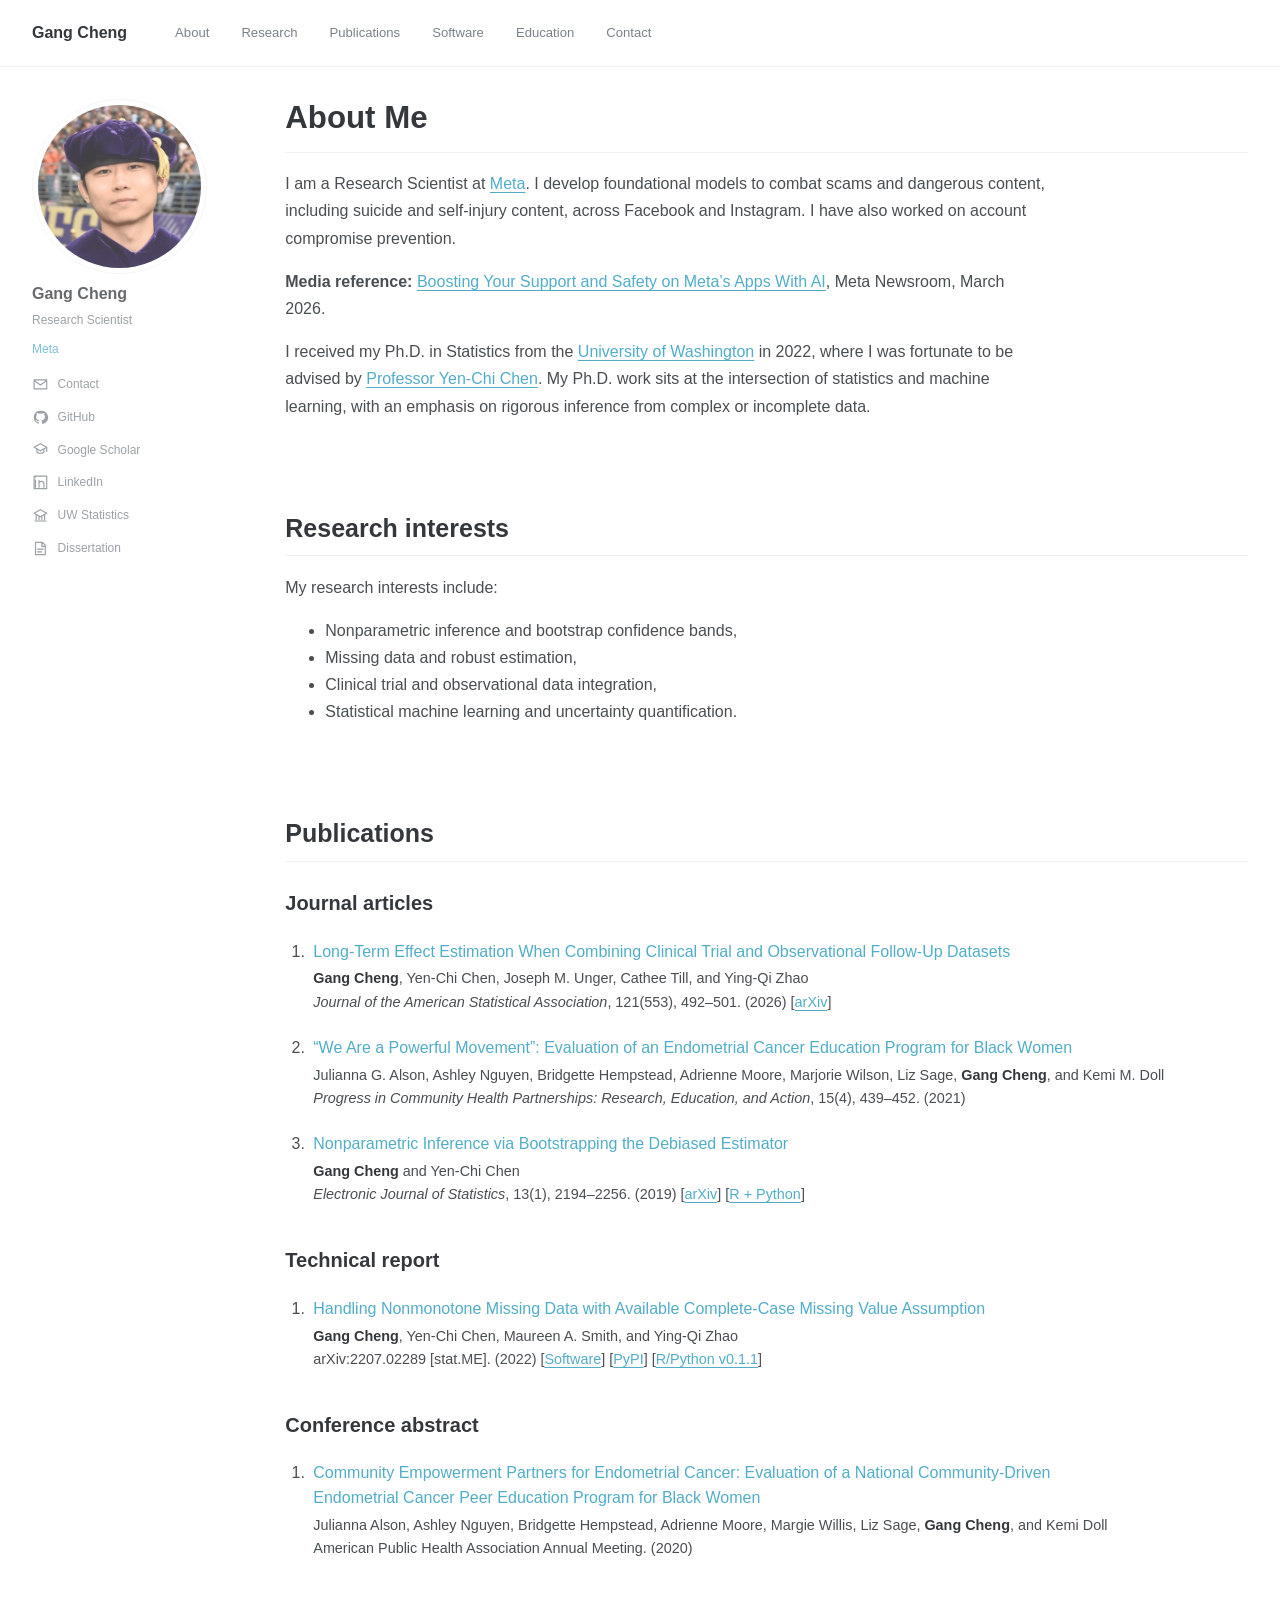
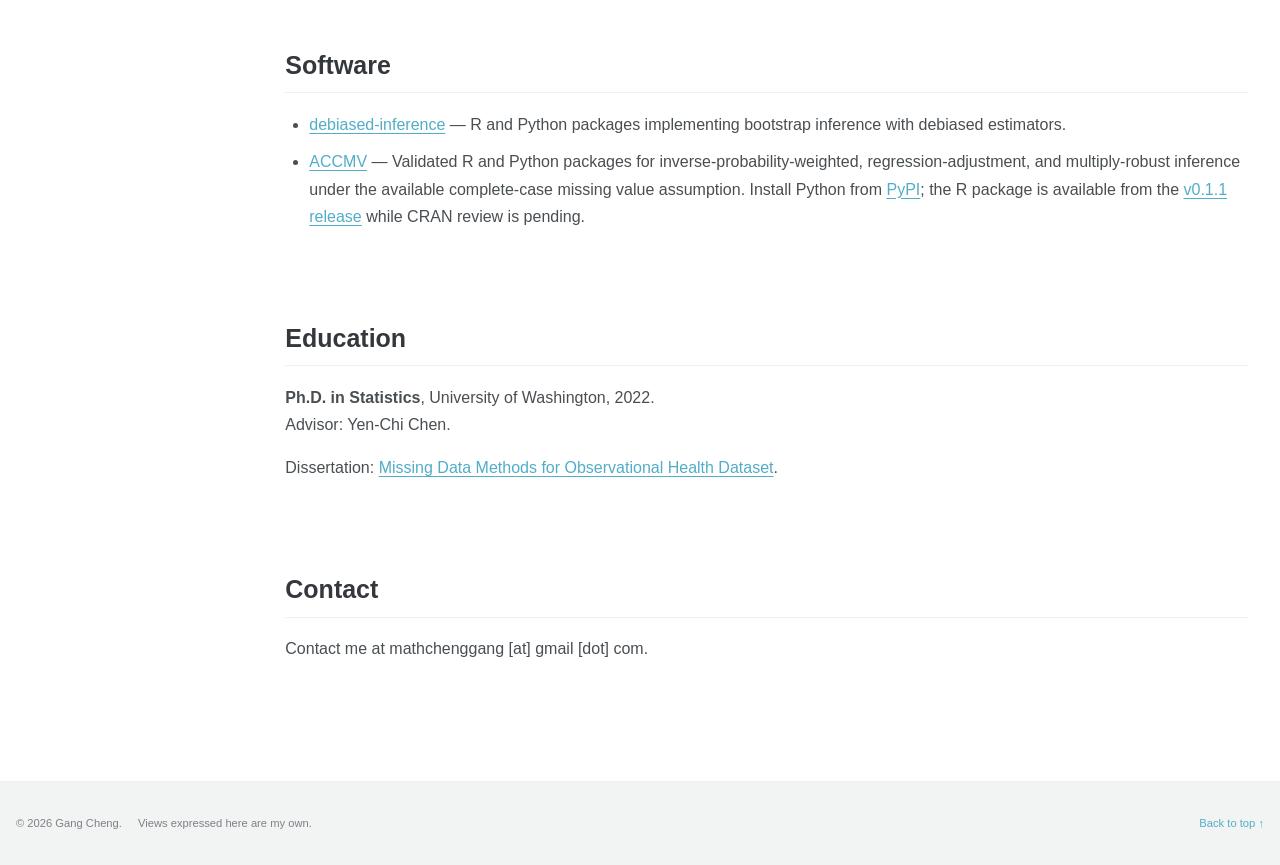
==== commit c59d09cf: "Add Meta AI safety media reference" ====
--- a/index.html
+++ b/index.html
@@ -99,6 +99,7 @@
             and self-injury content, across Facebook and Instagram. I have also worked on account
             compromise prevention.
           </p>
+          <p><strong>Media reference:</strong> <a href="https://about.fb.com/news/2026/03/boosting-your-support-and-safety-on-metas-apps-with-ai/" rel="noopener noreferrer">Boosting Your Support and Safety on Meta’s Apps With AI</a>, Meta Newsroom, March 2026.</p>
           <p>
             I received my Ph.D. in Statistics from the
             <a href="https://stat.uw.edu/" rel="noopener noreferrer">University of Washington</a> in 2022,
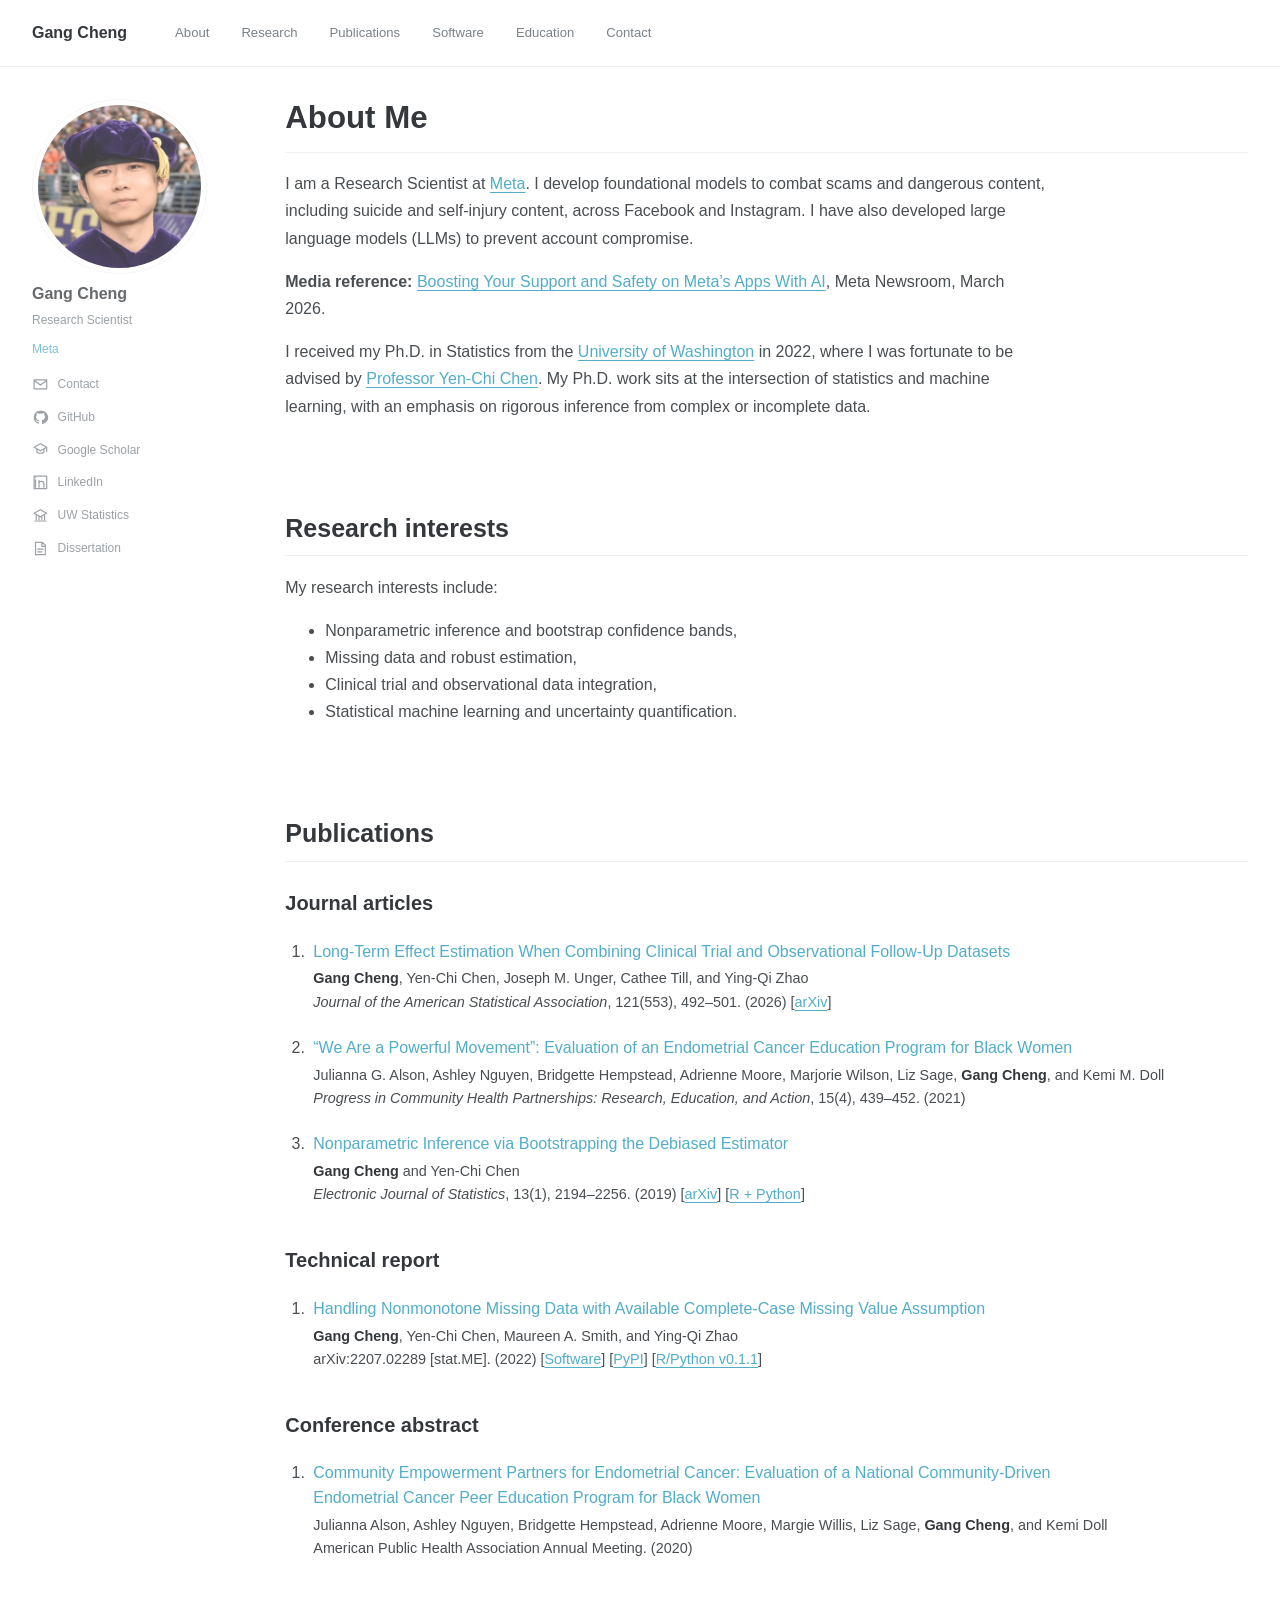
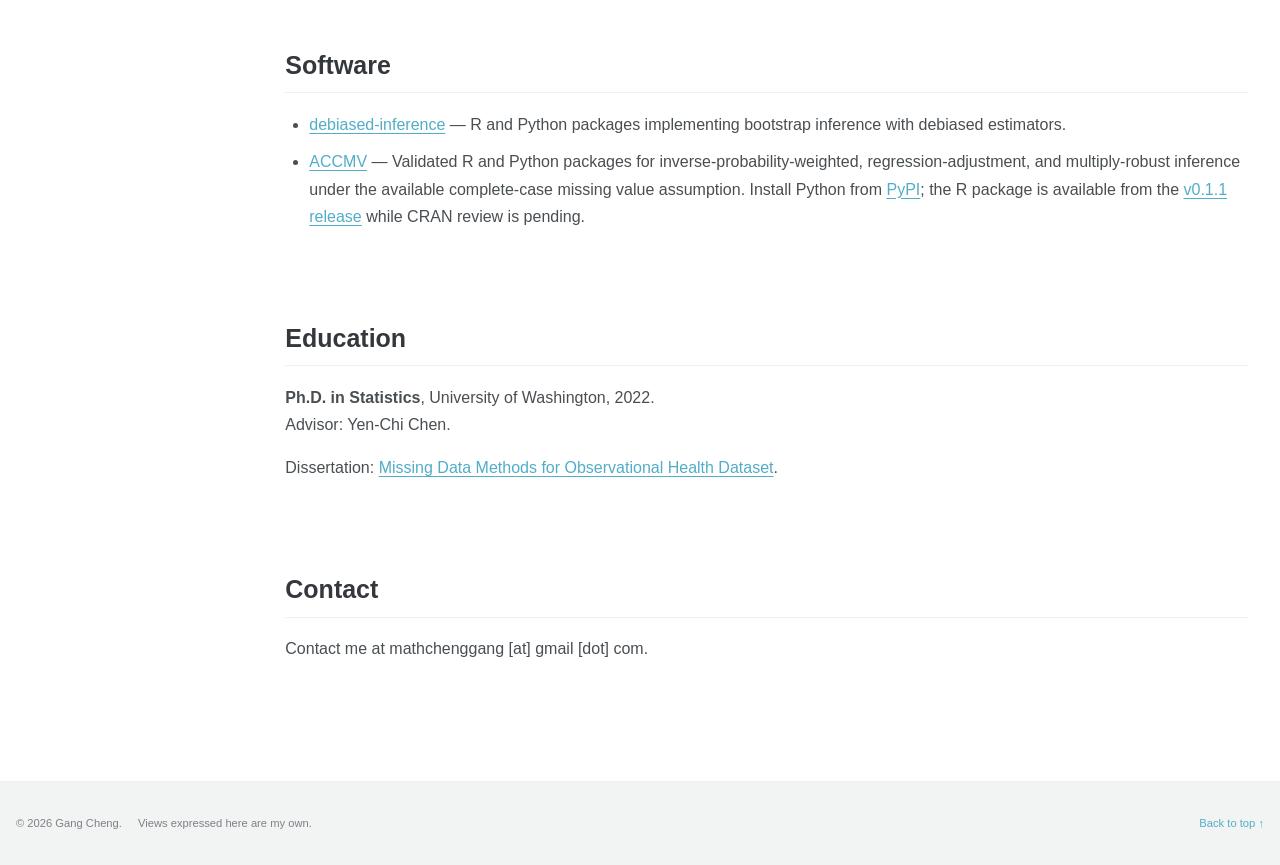
==== commit 3584c5ee: "Clarify LLM account-protection work" ====
--- a/index.html
+++ b/index.html
@@ -3,7 +3,7 @@
   <head>
     <meta charset="utf-8">
     <meta name="viewport" content="width=device-width, initial-scale=1">
-    <meta name="description" content="Gang Cheng is a Research Scientist at Meta developing foundational models for scam detection, account-compromise prevention, and dangerous-content safety across Facebook and Instagram.">
+    <meta name="description" content="Gang Cheng is a Research Scientist at Meta developing foundational models for scam detection and dangerous-content safety, as well as large language models for account-compromise prevention across Facebook and Instagram.">
     <meta name="author" content="Gang Cheng">
     <meta name="theme-color" content="#ffffff">
     <meta property="og:type" content="website">
@@ -96,8 +96,8 @@
           <p class="lead">
             I am a Research Scientist at <a href="https://www.meta.com/about/" rel="noopener noreferrer">Meta</a>.
             I develop foundational models to combat scams and dangerous content, including suicide
-            and self-injury content, across Facebook and Instagram. I have also worked on account
-            compromise prevention.
+            and self-injury content, across Facebook and Instagram. I have also developed large
+            language models (LLMs) to prevent account compromise.
           </p>
           <p><strong>Media reference:</strong> <a href="https://about.fb.com/news/2026/03/boosting-your-support-and-safety-on-metas-apps-with-ai/" rel="noopener noreferrer">Boosting Your Support and Safety on Meta’s Apps With AI</a>, Meta Newsroom, March 2026.</p>
           <p>
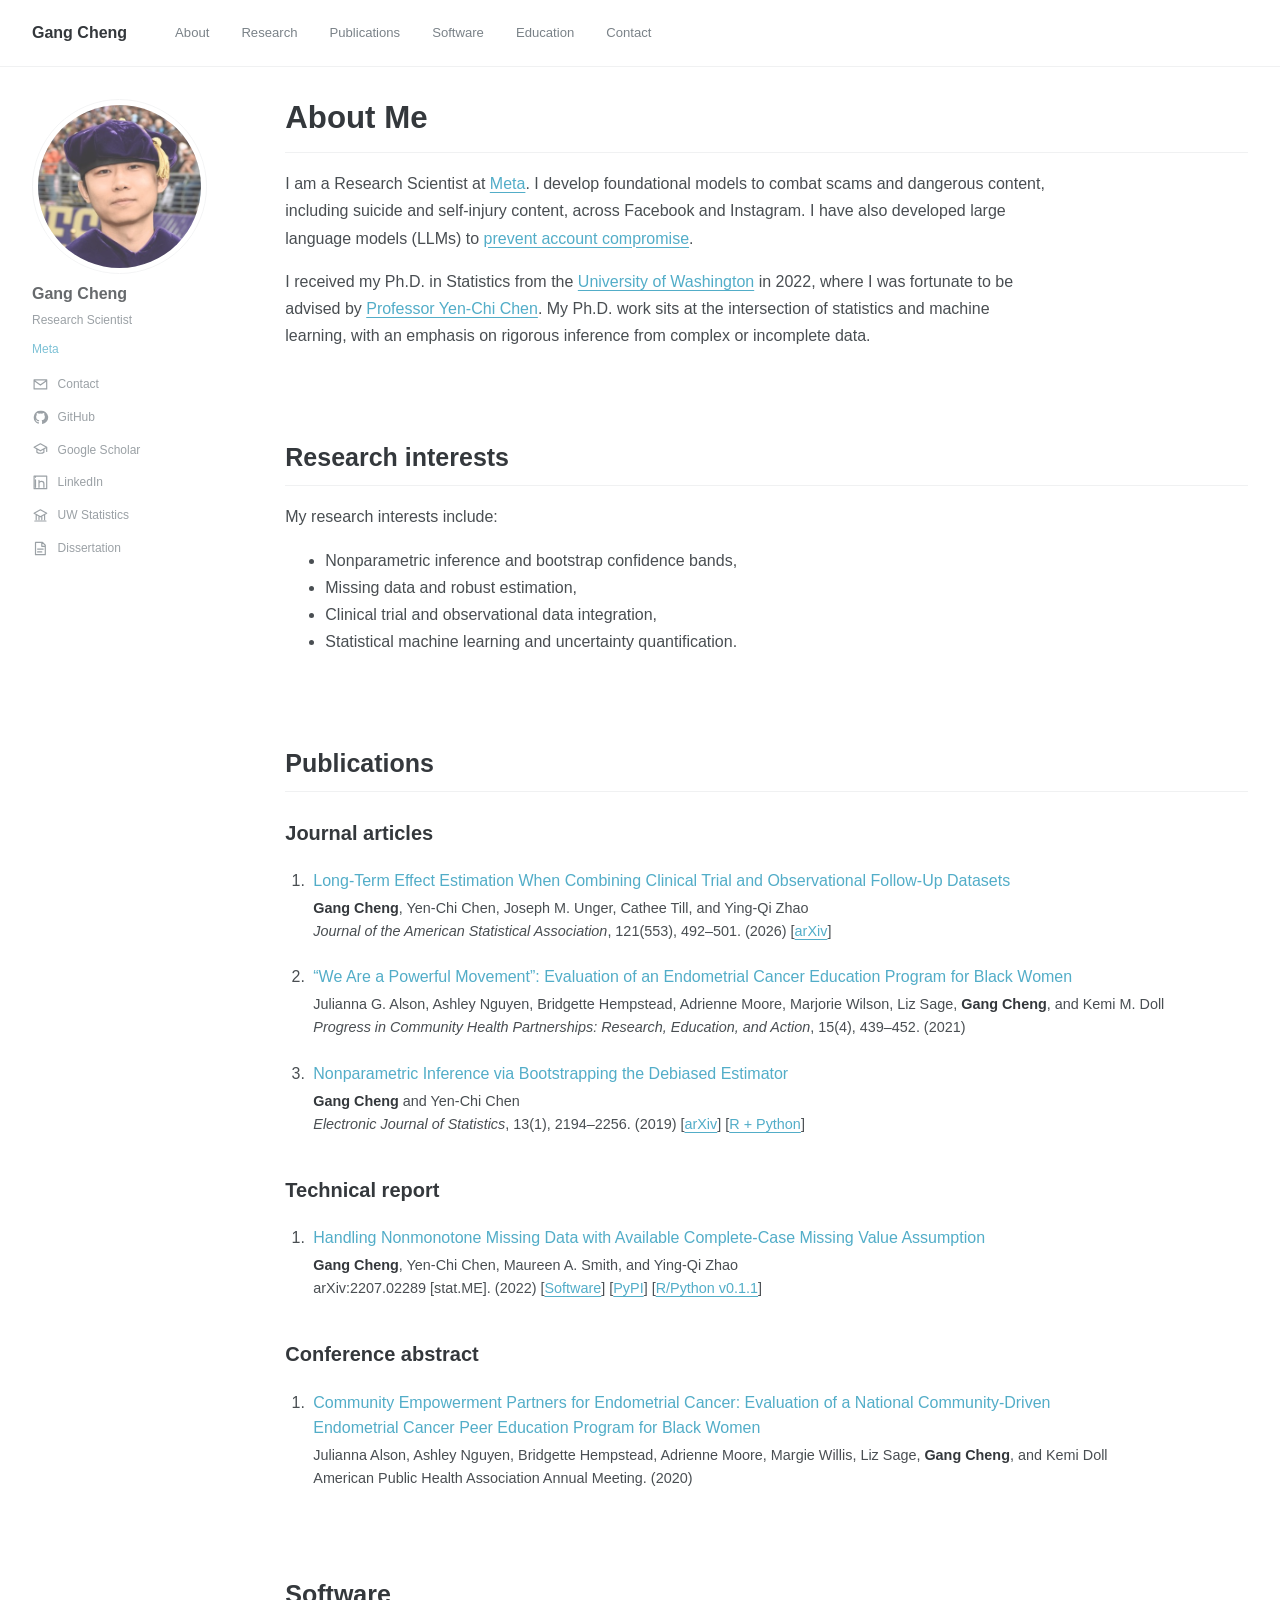
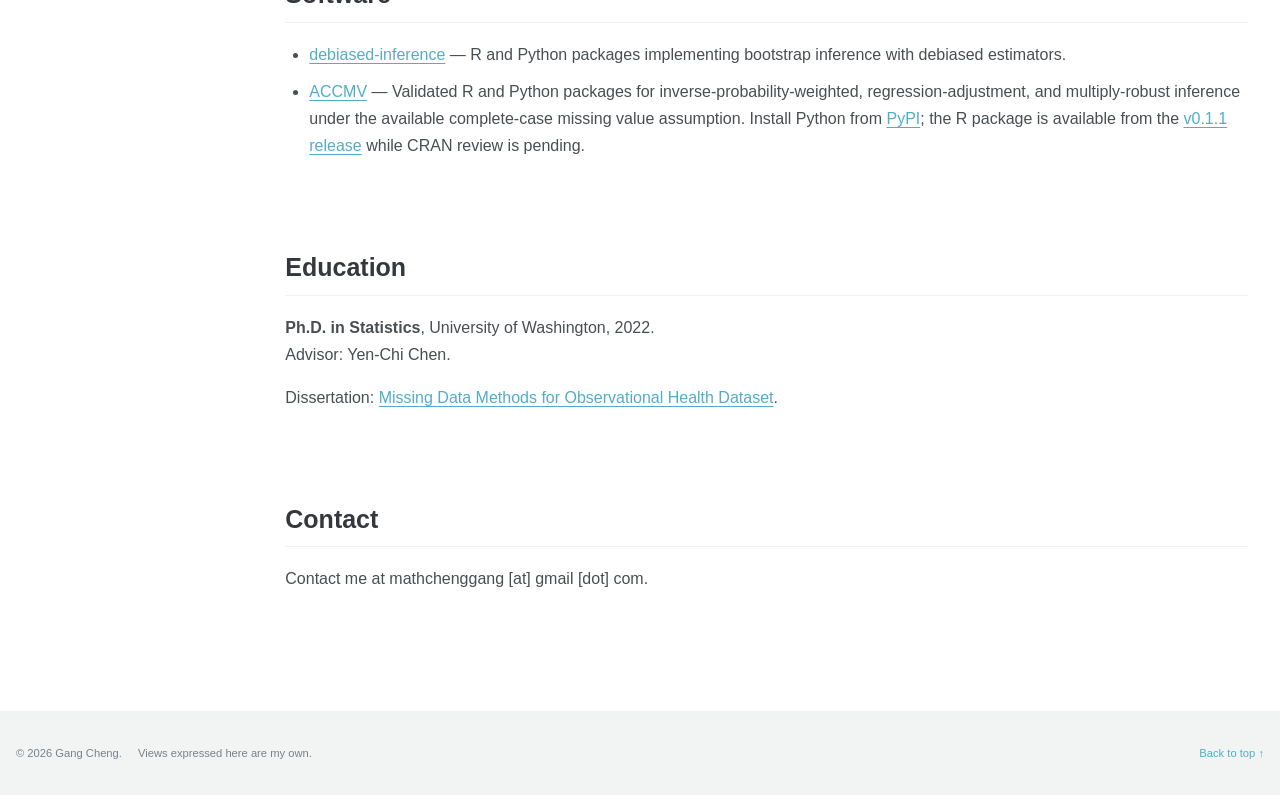
==== commit 090f90ce: "Link account-compromise work to Meta article" ====
--- a/index.html
+++ b/index.html
@@ -97,9 +97,8 @@
             I am a Research Scientist at <a href="https://www.meta.com/about/" rel="noopener noreferrer">Meta</a>.
             I develop foundational models to combat scams and dangerous content, including suicide
             and self-injury content, across Facebook and Instagram. I have also developed large
-            language models (LLMs) to prevent account compromise.
+            language models (LLMs) to <a href="https://about.fb.com/news/2026/03/boosting-your-support-and-safety-on-metas-apps-with-ai/" rel="noopener noreferrer">prevent account compromise</a>.
           </p>
-          <p><strong>Media reference:</strong> <a href="https://about.fb.com/news/2026/03/boosting-your-support-and-safety-on-metas-apps-with-ai/" rel="noopener noreferrer">Boosting Your Support and Safety on Meta’s Apps With AI</a>, Meta Newsroom, March 2026.</p>
           <p>
             I received my Ph.D. in Statistics from the
             <a href="https://stat.uw.edu/" rel="noopener noreferrer">University of Washington</a> in 2022,
